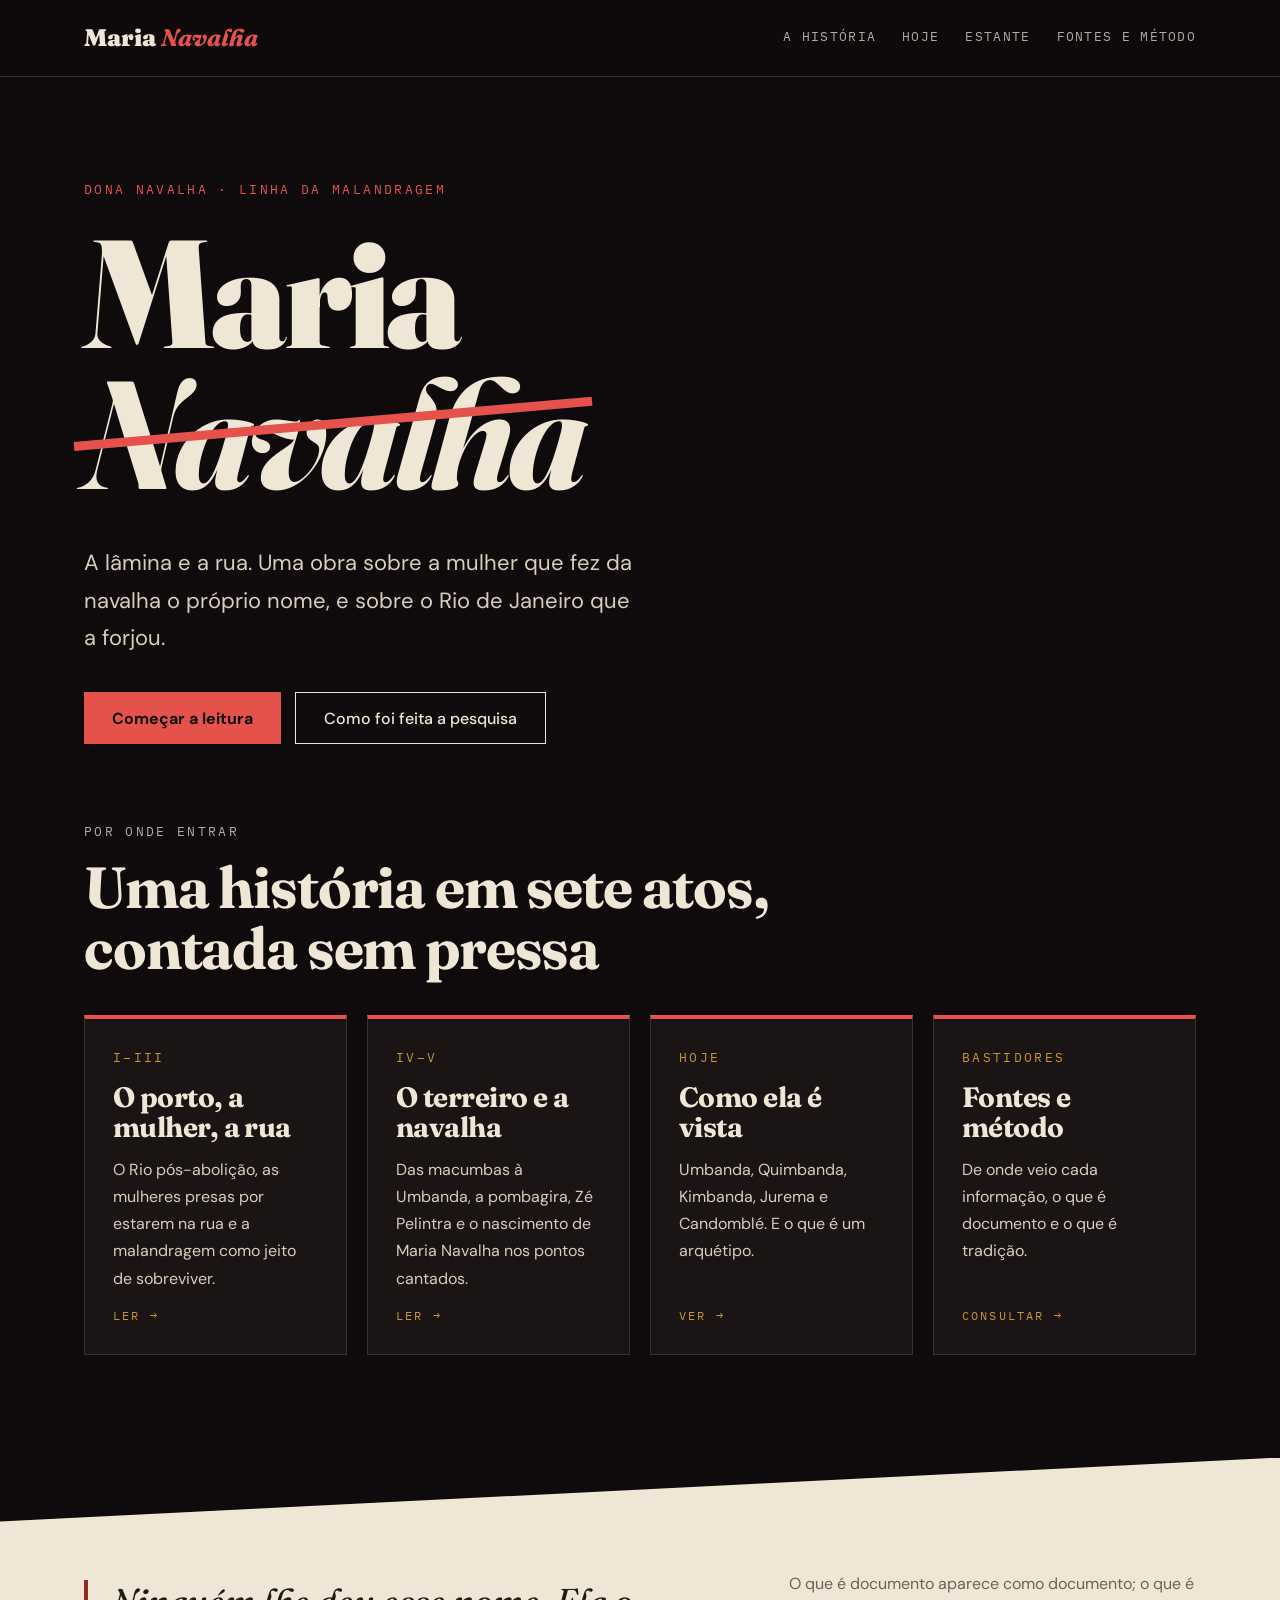
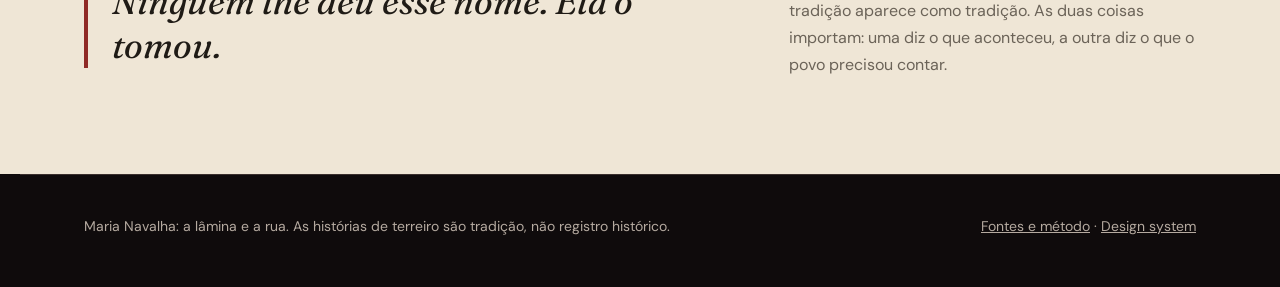
==== index.html @ 5223377c "Site Maria Navalha: a lâmina e a rua" ====
<!DOCTYPE html>
<html lang="pt-BR">
<head>
<meta charset="utf-8">
<meta name="viewport" content="width=device-width, initial-scale=1">
<title>Maria Navalha: a lâmina e a rua</title>
<meta name="description" content="Maria Navalha: a lâmina e a rua. Obra de estudo sobre a entidade da malandragem, o Rio de Janeiro do pós-abolição e a força feminina nas religiões de matriz africana.">
<link rel="preconnect" href="https://fonts.googleapis.com">
<link rel="preconnect" href="https://fonts.gstatic.com" crossorigin>
<link href="https://fonts.googleapis.com/css2?family=Fraunces:ital,wght@0,400;0,700;0,900;1,400;1,700&family=DM+Sans:wght@400;500;700&family=IBM+Plex+Mono:wght@400;500&display=swap" rel="stylesheet">
<link rel="stylesheet" href="site.css">
</head>
<body>
<div class="progresso" id="progresso"></div>
<header class="topo">
  <div class="envolve" style="display:flex;flex-wrap:wrap;align-items:center;justify-content:space-between;gap:8px 32px;padding-top:14px;padding-bottom:14px">
    <a href="index.html" style="font-family:var(--f-display);font-weight:900;font-size:24px;text-decoration:none">Maria <em style="color:var(--lamina);font-weight:700">Navalha</em></a>
    <nav aria-label="Principal" style="display:flex;flex-wrap:wrap;gap:0 26px;font-family:var(--f-mono);font-size:13px;letter-spacing:.1em;text-transform:uppercase"><a href="historia.html" class="nav-link">A história</a><a href="hoje.html" class="nav-link">Hoje</a><a href="estante.html" class="nav-link">Estante</a><a href="fontes.html" class="nav-link">Fontes e método</a></nav>
  </div>
</header>
<main>

  <section class="envolve" style="padding-top:clamp(56px,8vw,112px);padding-bottom:clamp(48px,6vw,80px);display:flex;flex-wrap:wrap;align-items:center;gap:48px">
    <div style="flex:1 1 520px;min-width:0">
      <p class="rotulo" style="color:var(--lamina);margin:0 0 20px">Dona Navalha · Linha da Malandragem</p>
      <h1 class="display" style="margin:0;font-size:clamp(68px,12vw,176px)">Maria<br><em class="risco" style="font-weight:700">Navalha</em></h1>
      <p style="margin:40px 0 0;max-width:560px;font-size:clamp(18px,2vw,22px);color:#d8cdbd">A lâmina e a rua. Uma obra sobre a mulher que fez da navalha o próprio nome, e sobre o Rio de Janeiro que a forjou.</p>
      <div style="margin-top:36px;display:flex;flex-wrap:wrap;gap:14px">
        <a href="historia.html" class="botao botao-lamina">Começar a leitura</a>
        <a href="fontes.html" class="botao botao-linha">Como foi feita a pesquisa</a>
      </div>
    </div>
  </section>

  <section class="envolve" style="padding-bottom:clamp(64px,8vw,112px)">
    <p class="rotulo" style="color:var(--cinza-noite);margin:0 0 14px">Por onde entrar</p>
    <h2 class="titulo" style="margin:0 0 36px;font-size:clamp(34px,4.6vw,58px);max-width:760px">Uma história em sete atos, contada sem pressa</h2>
    <div class="grade">
      <a class="porta" href="historia.html"><span class="rotulo" style="color:var(--ouro)">I–III</span><h3 class="titulo" style="margin:0;font-size:28px">O porto, a mulher, a rua</h3><p style="margin:0;color:#d8cdbd;flex:1">O Rio pós-abolição, as mulheres presas por estarem na rua e a malandragem como jeito de sobreviver.</p><span class="rotulo" style="color:var(--ouro);font-size:12px">Ler →</span></a>
      <a class="porta" href="historia.html"><span class="rotulo" style="color:var(--ouro)">IV–V</span><h3 class="titulo" style="margin:0;font-size:28px">O terreiro e a navalha</h3><p style="margin:0;color:#d8cdbd;flex:1">Das macumbas à Umbanda, a pombagira, Zé Pelintra e o nascimento de Maria Navalha nos pontos cantados.</p><span class="rotulo" style="color:var(--ouro);font-size:12px">Ler →</span></a>
      <a class="porta" href="hoje.html"><span class="rotulo" style="color:var(--ouro)">Hoje</span><h3 class="titulo" style="margin:0;font-size:28px">Como ela é vista</h3><p style="margin:0;color:#d8cdbd;flex:1">Umbanda, Quimbanda, Kimbanda, Jurema e Candomblé. E o que é um arquétipo.</p><span class="rotulo" style="color:var(--ouro);font-size:12px">Ver →</span></a>
      <a class="porta" href="fontes.html"><span class="rotulo" style="color:var(--ouro)">Bastidores</span><h3 class="titulo" style="margin:0;font-size:28px">Fontes e método</h3><p style="margin:0;color:#d8cdbd;flex:1">De onde veio cada informação, o que é documento e o que é tradição.</p><span class="rotulo" style="color:var(--ouro);font-size:12px">Consultar →</span></a>
    </div>
  </section>

  <div class="corte corte-esq" style="background:var(--noite)"></div>
  <section class="sup-papel" style="margin-top:calc(var(--corte) * -1);padding-top:calc(var(--corte) + 48px);padding-bottom:clamp(56px,8vw,96px)">
    <div class="envolve" style="display:flex;flex-wrap:wrap;gap:40px 72px;align-items:center">
      <blockquote class="citacao" style="flex:2 1 420px;margin:0">Ninguém lhe deu esse nome. Ela o tomou.</blockquote>
      <p style="flex:1 1 300px;margin:0;color:var(--cinza)">O que é documento aparece como documento; o que é tradição aparece como tradição. As duas coisas importam: uma diz o que aconteceu, a outra diz o que o povo precisou contar.</p>
    </div>
  </section>

</main>
<footer class="envolve" style="padding-top:40px;padding-bottom:48px;font-size:14px;color:var(--cinza-noite);border-top:1px solid var(--linha);display:flex;flex-wrap:wrap;gap:12px 32px;justify-content:space-between">
  <span>Maria Navalha: a lâmina e a rua. As histórias de terreiro são tradição, não registro histórico.</span>
  <span><a href="fontes.html">Fontes e método</a> · <a href="design.html">Design system</a></span>
</footer>
<script src="site.js"></script>
</body>
</html>
---- site.css ----
/* ==========================================================
   Maria Navalha · Design System
   Tokens, base, componentes. Usado junto com Tailwind (CDN).
   ========================================================== */

:root {
  /* Cor */
  --noite: #0f0b0c;        /* fundo principal, a noite da Lapa */
  --noite-2: #1a1415;      /* cartões sobre a noite */
  --linha: #3a2f2d;        /* bordas sobre a noite */
  --papel: #efe6d6;        /* papel antigo, texto sobre a noite */
  --papel-2: #fbf6ec;      /* cartões sobre o papel */
  --linha-papel: #d6c9b2;
  --tinta: #1f1b16;        /* texto sobre o papel */
  --cinza: #6b6358;        /* texto secundário sobre o papel */
  --cinza-noite: #b5aaa0;  /* texto secundário sobre a noite */
  --sangue: #8f2a26;       /* destaque sobre o papel */
  --lamina: #e4524b;       /* destaque sobre a noite: o corte */
  --vinho: #7a1514;        /* seções de ponto e voz */
  --ouro: #c9962f;         /* detalhe, links sobre a noite */
  --ouro-claro: #e8c98a;

  /* Tipografia */
  --f-display: 'Fraunces', Georgia, serif;
  --f-texto: 'DM Sans', system-ui, sans-serif;
  --f-mono: 'IBM Plex Mono', ui-monospace, monospace;

  /* Espaço e ritmo */
  --medida: 68ch;          /* largura ideal de leitura */
  --corte: 64px;           /* altura do corte diagonal entre seções */
}

* { box-sizing: border-box; }
html { scroll-behavior: smooth; }
body {
  margin: 0;
  font-family: var(--f-texto);
  background: var(--noite);
  color: var(--papel);
  line-height: 1.7;
  -webkit-font-smoothing: antialiased;
}
img { max-width: 100%; display: block; }
a { color: inherit; }
:focus-visible { outline: 2px solid var(--ouro); outline-offset: 3px; }

/* ---------- Tipografia ---------- */
.display { font-family: var(--f-display); font-weight: 900; letter-spacing: -0.03em; line-height: .92; }
.titulo  { font-family: var(--f-display); font-weight: 700; letter-spacing: -0.02em; line-height: 1.05; }
.rotulo  { font-family: var(--f-mono); font-size: 13px; letter-spacing: .18em; text-transform: uppercase; }
.leitura { max-width: var(--medida); font-size: clamp(18px, 1.6vw, 20px); line-height: 1.8; }
.leitura p { margin: 0 0 1.25em; }

/* ---------- Superfícies ---------- */
.sup-noite { background: var(--noite); color: var(--papel); }
.sup-papel { background: var(--papel); color: var(--tinta); }
.sup-vinho { background: var(--vinho); color: var(--papel); }

/* ---------- O corte: a navalha que separa as seções ---------- */
.corte { height: var(--corte); }
.corte-esq { clip-path: polygon(0 0, 100% 0, 0 100%); }
.corte-dir { clip-path: polygon(0 0, 100% 0, 100% 100%); }

/* Traço da lâmina que risca o título */
.risco { position: relative; display: inline-block; }
.risco::after {
  content: ""; position: absolute; left: -2%; top: 56%;
  width: 104%; height: clamp(4px, .7vw, 10px);
  background: var(--lamina); transform: rotate(-5deg) scaleX(0);
  transform-origin: left center;
  animation: cortar 1.1s .4s cubic-bezier(.7,0,.2,1) forwards;
}
@keyframes cortar { to { transform: rotate(-5deg) scaleX(1); } }

/* ---------- Navegação ---------- */
.nav-link { padding: 12px 0; color: var(--cinza-noite); text-decoration: none; border-bottom: 2px solid transparent; }
.nav-link:hover { color: var(--papel); }
.nav-link[aria-current="page"] { color: var(--papel); border-color: var(--lamina); }

/* Barra de progresso de leitura */
.progresso { position: fixed; top: 0; left: 0; height: 3px; width: 0; background: var(--lamina); z-index: 60; }

/* ---------- Componentes ---------- */
.etiqueta {
  display: inline-block; font: 600 11px/1 var(--f-texto);
  letter-spacing: .07em; text-transform: uppercase; padding: 6px 9px;
}
.et-doc   { background: #dfe9dc; color: #24501f; }   /* documento */
.et-pesq  { background: #e2e4ef; color: #2e3a6b; }   /* pesquisa */
.et-trad  { background: #efe2d2; color: #6e4116; }   /* tradição */
.et-pista { background: #e8e4d2; color: #5c5320; }   /* pista a conferir */

.resumo {
  border: 1px solid currentColor; padding: 20px 22px; margin: 0 0 32px;
  font-size: 17px; line-height: 1.6;
}
.resumo .rotulo { display: block; margin-bottom: 8px; }

.citacao {
  margin: 40px 0; padding: 0 0 0 24px; border-left: 4px solid var(--lamina);
  font-family: var(--f-display); font-style: italic;
  font-size: clamp(24px, 2.8vw, 36px); line-height: 1.22;
}
.sup-papel .citacao { border-color: var(--sangue); }

.foto { margin: 48px 0; }
.foto img { width: 100%; height: auto; filter: grayscale(1) contrast(1.05); border: 1px solid var(--linha); background: #2a2223; min-height: 200px; }
.foto figcaption { margin-top: 12px; font-size: 14px; line-height: 1.5; opacity: .8; }
.foto figcaption .rotulo { font-size: 11px; display: block; margin-bottom: 4px; opacity: 1; }

/* Aprofundar: texto extra recolhido, para a leitura não cansar */
details.aprofundar { border-top: 1px solid currentColor; border-bottom: 1px solid currentColor; margin: 8px 0 32px; }
details.aprofundar summary {
  cursor: pointer; list-style: none; padding: 16px 0; min-height: 44px;
  font-family: var(--f-mono); font-size: 13px; letter-spacing: .14em; text-transform: uppercase;
  display: flex; justify-content: space-between; align-items: center;
}
details.aprofundar summary::-webkit-details-marker { display: none; }
details.aprofundar summary::after { content: "+"; font-size: 22px; }
details.aprofundar[open] summary::after { content: "–"; }
details.aprofundar > div { padding: 4px 0 20px; }

.cartao { border: 1px solid var(--linha); background: var(--noite-2); padding: 28px; }
.sup-papel .cartao { border-color: var(--linha-papel); background: var(--papel-2); }

.botao {
  display: inline-flex; align-items: center; min-height: 52px; padding: 0 28px;
  font-weight: 700; text-decoration: none; transition: transform .2s ease;
}
.botao:hover { transform: translateY(-2px); }
.botao-lamina { background: var(--lamina); color: var(--noite); }
.botao-linha  { border: 1.5px solid currentColor; font-weight: 500; }

.tabela { width: 100%; border-collapse: collapse; font-size: 16px; }
.tabela th { font: 600 12px var(--f-mono); letter-spacing: .1em; text-transform: uppercase; text-align: left; padding: 12px 14px; border-bottom: 2px solid currentColor; }
.tabela td { padding: 16px 14px; border-bottom: 1px solid var(--linha-papel); vertical-align: top; }
.sup-noite .tabela td { border-color: var(--linha); }
.rolagem-x { overflow-x: auto; }

/* ---------- Movimento ---------- */
.surge { opacity: 0; transform: translateY(24px); transition: opacity .9s ease, transform .9s ease; }
.surge.visivel { opacity: 1; transform: none; }
.balanco { animation: balanco 7s ease-in-out infinite; transform-origin: center; }
@keyframes balanco { 0%,100% { transform: rotate(-24deg); } 50% { transform: rotate(-19deg); } }

@media (prefers-reduced-motion: reduce) {
  html { scroll-behavior: auto; }
  .surge { opacity: 1; transform: none; transition: none; }
  .risco::after { animation: none; transform: rotate(-5deg) scaleX(1); }
  .balanco { animation: none; transform: rotate(-22deg); }
}

/* ---------- Layout ---------- */
.envolve{max-width:1240px;margin:0 auto;padding-left:clamp(20px,5vw,64px);padding-right:clamp(20px,5vw,64px)}
.grade{display:grid;gap:20px;grid-template-columns:repeat(auto-fit,minmax(250px,1fr))}
header.topo{position:sticky;top:0;z-index:50;background:rgba(15,11,12,.94);backdrop-filter:blur(6px);border-bottom:1px solid var(--linha)}
.porta{display:flex;flex-direction:column;gap:14px;min-height:300px;padding:28px;background:var(--noite-2);border:1px solid var(--linha);border-top:4px solid var(--lamina);text-decoration:none;transition:transform .3s,border-color .3s}
.porta:hover{transform:translateY(-6px);border-color:var(--lamina)}
.ato{padding:clamp(56px,7vw,104px) 0}
.ato-grade{display:flex;flex-wrap:wrap;gap:24px 64px}
.ato-lado{flex:0 0 220px}
.ato-texto{flex:1 1 480px;min-width:0}
.ato-texto h2{font-size:clamp(34px,4.4vw,56px);margin:0 0 24px}
.ato-num{font-family:var(--f-display);font-weight:900;font-size:clamp(90px,11vw,150px);line-height:.85}
.chip{display:inline-flex;align-items:center;min-height:44px;padding:0 16px;border:1px solid var(--linha);font-family:var(--f-mono);font-size:13px;letter-spacing:.06em;text-decoration:none}
.chip:hover{border-color:var(--lamina)}
.sup-papel a{color:var(--sangue)}
@media (max-width:720px){.ato-lado{flex-basis:100%}.ato-num{font-size:72px}}
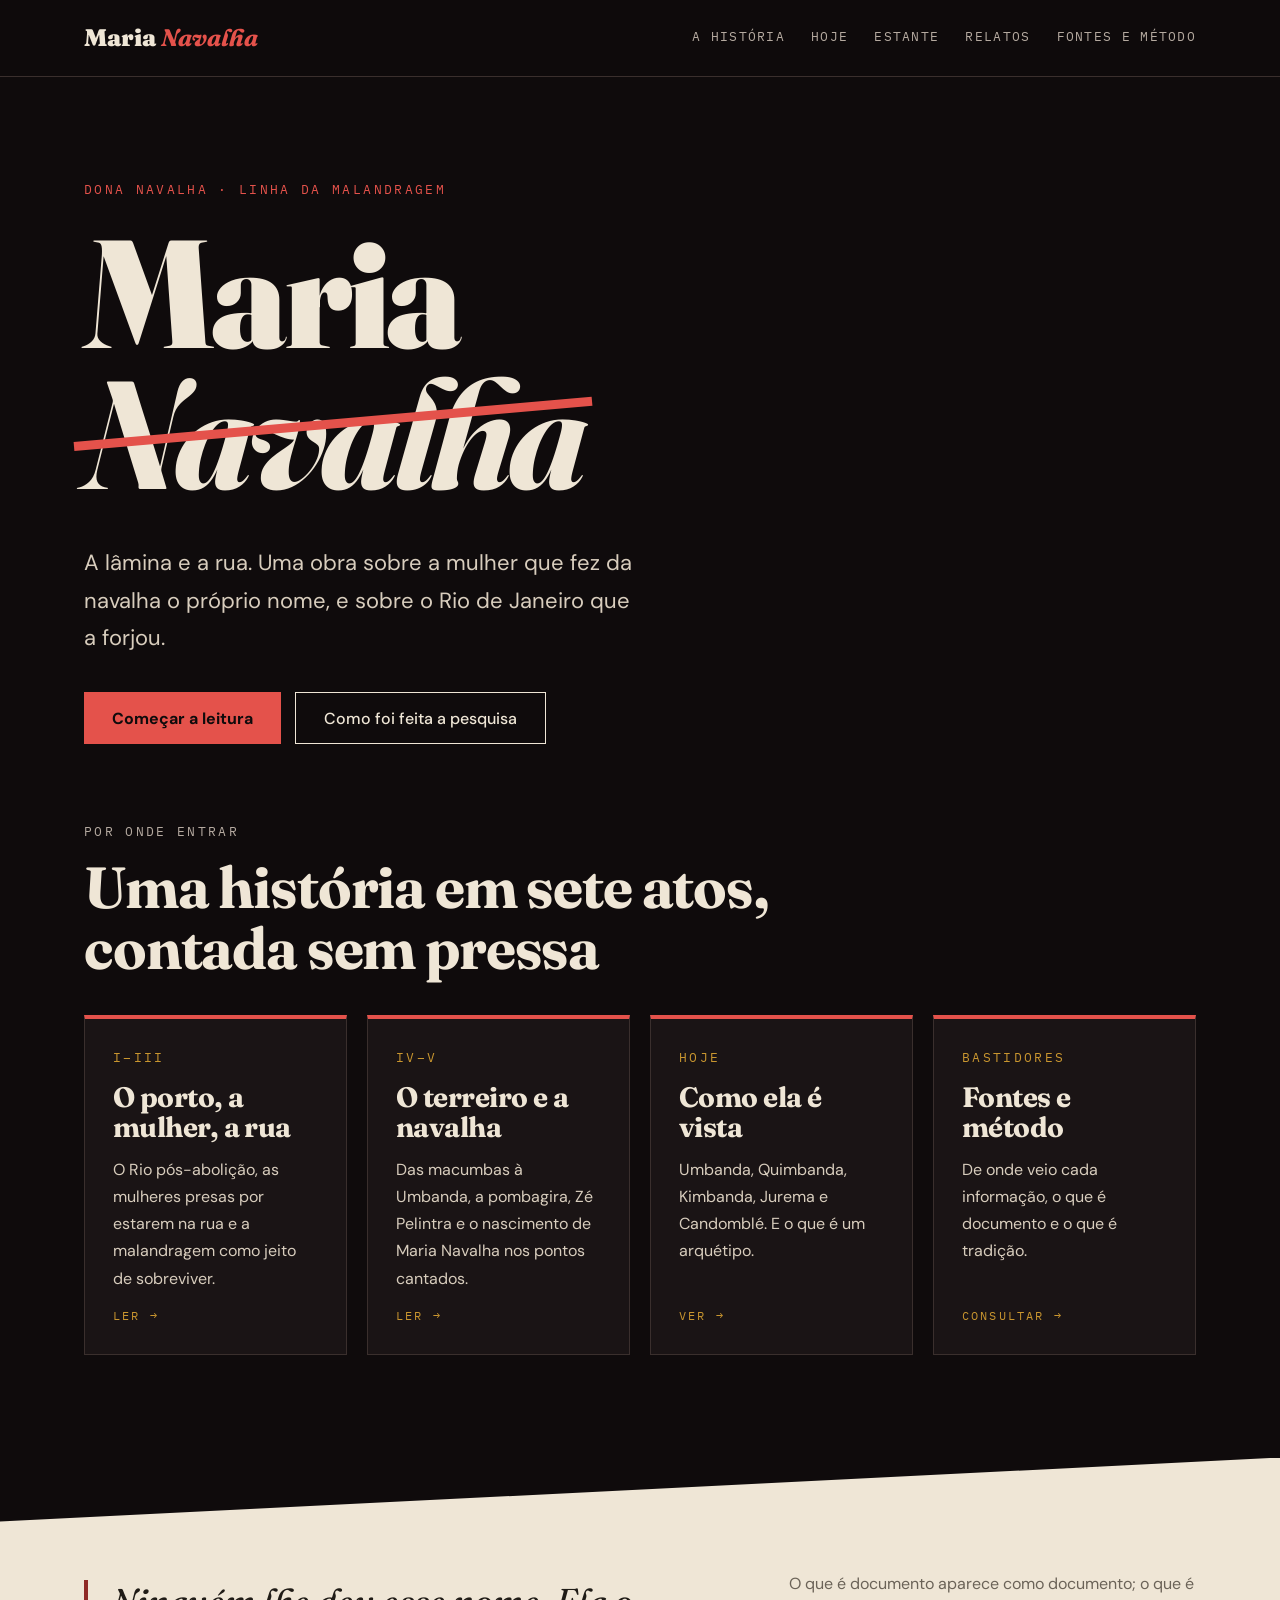
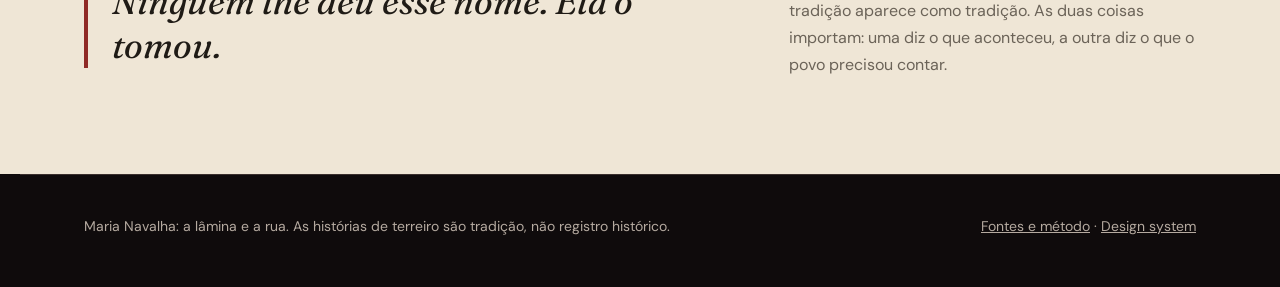
==== commit c4a82b32: "Pagina de relatos e menu compacto no celular" ====
--- a/index.html
+++ b/index.html
@@ -15,7 +15,7 @@
 <header class="topo">
   <div class="envolve" style="display:flex;flex-wrap:wrap;align-items:center;justify-content:space-between;gap:8px 32px;padding-top:14px;padding-bottom:14px">
     <a href="index.html" style="font-family:var(--f-display);font-weight:900;font-size:24px;text-decoration:none">Maria <em style="color:var(--lamina);font-weight:700">Navalha</em></a>
-    <nav aria-label="Principal" style="display:flex;flex-wrap:wrap;gap:0 26px;font-family:var(--f-mono);font-size:13px;letter-spacing:.1em;text-transform:uppercase"><a href="historia.html" class="nav-link">A história</a><a href="hoje.html" class="nav-link">Hoje</a><a href="estante.html" class="nav-link">Estante</a><a href="fontes.html" class="nav-link">Fontes e método</a></nav>
+    <nav aria-label="Principal" style="display:flex;flex-wrap:wrap;gap:0 26px;font-family:var(--f-mono);font-size:13px;letter-spacing:.1em;text-transform:uppercase"><a href="historia.html" class="nav-link">A história</a><a href="hoje.html" class="nav-link">Hoje</a><a href="estante.html" class="nav-link">Estante</a><a href="relatos.html" class="nav-link">Relatos</a><a href="fontes.html" class="nav-link">Fontes e método</a></nav>
   </div>
 </header>
 <main>
--- a/site.css
+++ b/site.css
@@ -165,4 +165,43 @@
 .chip{display:inline-flex;align-items:center;min-height:44px;padding:0 16px;border:1px solid var(--linha);font-family:var(--f-mono);font-size:13px;letter-spacing:.06em;text-decoration:none}
 .chip:hover{border-color:var(--lamina)}
 .sup-papel a{color:var(--sangue)}
-@media (max-width:720px){.ato-lado{flex-basis:100%}.ato-num{font-size:72px}}
+@media (max-width:720px){.ato-lado{flex-basis:100%}.ato-num{font-size:72px}
+ header.topo{position:static}
+ header.topo nav{flex-wrap:nowrap!important;overflow-x:auto;width:100%;gap:0 20px!important;-webkit-overflow-scrolling:touch;scrollbar-width:none}
+ header.topo nav::-webkit-scrollbar{display:none}
+ header.topo .nav-link{white-space:nowrap}
+ .duas-colunas{grid-template-columns:1fr!important}}
+/* ---------- Formulário ---------- */
+.formulario{display:flex;flex-direction:column;gap:24px}
+.campo{display:flex;flex-direction:column;gap:8px;border:0;padding:0;margin:0;min-width:0}
+.rotulo-campo{font:600 13px var(--f-mono);letter-spacing:.12em;text-transform:uppercase;color:var(--tinta)}
+.opcional{font-weight:400;letter-spacing:.04em;text-transform:none;color:var(--cinza);font-family:var(--f-texto)}
+.formulario input[type=text],.formulario input[type=email],.formulario select,.formulario textarea{
+ width:100%;font:400 17px/1.6 var(--f-texto);color:var(--tinta);background:var(--papel-2);
+ border:1.5px solid var(--linha-papel);border-radius:0;padding:14px 16px;min-height:52px;transition:border-color .2s}
+.formulario textarea{resize:vertical;min-height:220px}
+.formulario input:focus,.formulario select:focus,.formulario textarea:focus{outline:none;border-color:var(--sangue);box-shadow:0 0 0 3px rgba(143,42,38,.15)}
+.formulario ::placeholder{color:#9a8f82}
+.duas-colunas{display:grid;grid-template-columns:1fr 1fr;gap:20px}
+.opcoes{display:flex;flex-wrap:wrap;gap:10px;margin-top:4px}
+.opcao{position:relative;cursor:pointer}
+.opcao input{position:absolute;opacity:0;inset:0}
+.opcao span{display:inline-flex;align-items:center;min-height:44px;padding:0 18px;border:1.5px solid var(--tinta);font:500 15px var(--f-texto);transition:background .2s,color .2s}
+.opcao input:checked + span{background:var(--tinta);color:var(--papel)}
+.opcao input:focus-visible + span{outline:2px solid var(--sangue);outline-offset:3px}
+.ajuda{display:flex;justify-content:space-between;gap:12px;font-size:13px;color:var(--cinza)}
+.erro{color:var(--sangue);font-weight:600}
+.autoriza{display:flex;gap:12px;align-items:flex-start;font-size:15px;line-height:1.5;cursor:pointer}
+.autoriza input{width:22px;height:22px;margin-top:1px;accent-color:var(--sangue);flex:0 0 auto}
+.armadilha{position:absolute;left:-9999px;width:1px;height:1px;opacity:0}
+.status{margin:0;font-size:16px;font-weight:600;color:var(--sangue);min-height:1.5em}
+.botao:disabled{opacity:.6;cursor:wait}
+.lista-regras{margin:0;padding-left:20px;display:flex;flex-direction:column;gap:12px;font-size:16px;line-height:1.55}
+.et-relato{background:#f3d9d7;color:#7a1514}
+.grade-relatos{columns:3 320px;column-gap:20px}
+.relato{break-inside:avoid;margin:0 0 20px;padding:26px;background:var(--noite-2);border:1px solid var(--linha);border-left:3px solid var(--lamina)}
+.relato p{margin:12px 0 0;font-size:17px;line-height:1.65}
+.relato-topo{display:flex;flex-wrap:wrap;gap:8px;align-items:center}
+.relato-meta{font:12px var(--f-mono);letter-spacing:.08em;text-transform:uppercase;color:var(--cinza-noite)}
+.relato .relato-autor{margin-top:18px;font:13px var(--f-mono);letter-spacing:.06em;color:var(--ouro)}
+.vazio{color:var(--cinza-noite);font-size:17px}
